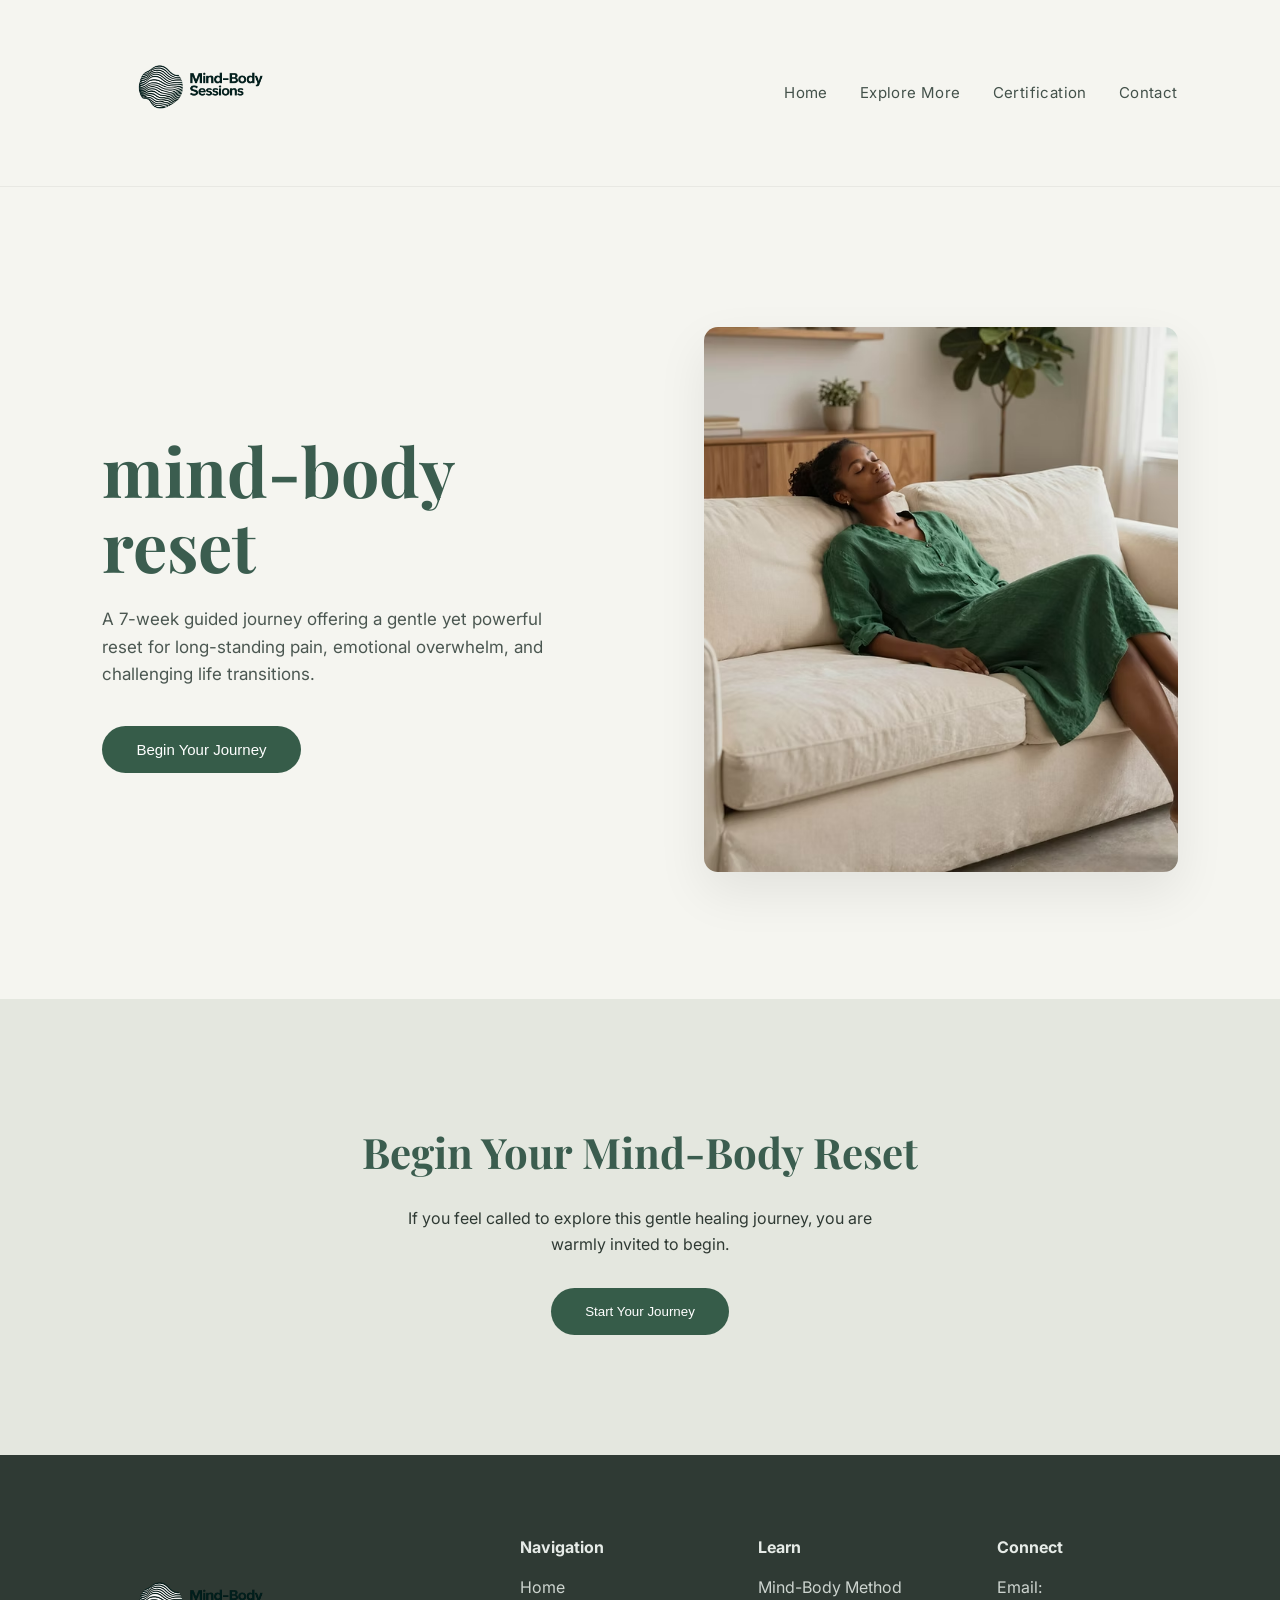
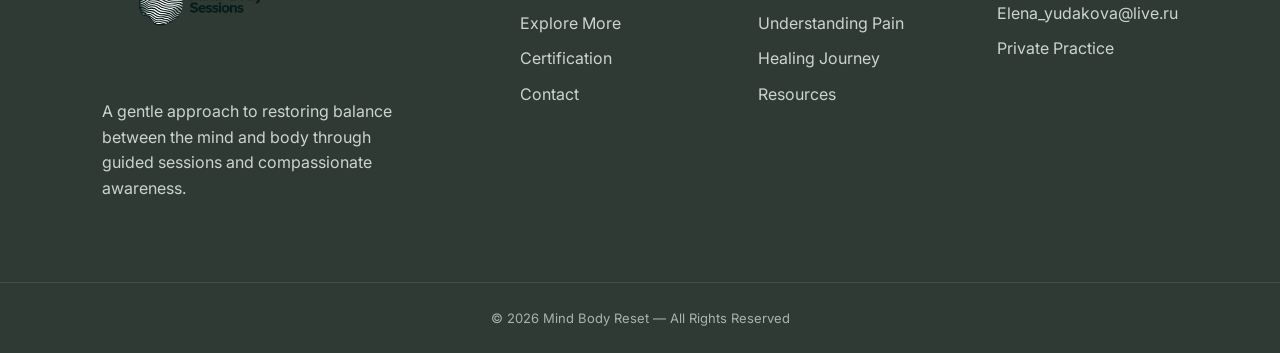
==== index.html @ 9b50c70f "Add files via upload" ====
<!DOCTYPE html>
<html lang="en">
<head>

<meta charset="UTF-8">
<meta name="viewport" content="width=device-width, initial-scale=1.0">

<title>Mind Body Reset</title>

<link rel="stylesheet" href="styles/styles.css">

<link href="https://fonts.googleapis.com/css2?family=Playfair+Display:wght@400;600&family=Inter:wght@300;400;500&display=swap" rel="stylesheet">

</head>

<body>

<header class="navbar">

<div class="logo">
<img src="images/logo.png" alt="Mind Body Logo">
</div>

<div class="menu-toggle">
☰
</div>

<nav>
<a href="#">Home</a>
<a href="#">Explore More</a>
<a href="#">Certification</a>
<a href="#">Contact</a>
</nav>

</header>


<section class="hero">

<div class="hero-text">

<h1>mind-body<br>reset</h1>

<p>
A 7-week guided journey offering a gentle yet powerful reset
for long-standing pain, emotional overwhelm,
and challenging life transitions.
</p>

<button class="primary-btn">Begin Your Journey</button>

</div>

<div class="hero-image">
<img src="images/ai-generated-IMAGE.avif" alt="">
</div>

</section>

<section class="cta">

<div class="cta-content">

<h2>Begin Your Mind-Body Reset</h2>

<p>
If you feel called to explore this gentle healing journey,
you are warmly invited to begin.
</p>

<button class="cta-btn">Start Your Journey</button>

</div>

</section>


<footer class="site-footer">

<div class="footer-container">

<div class="footer-brand">

<img src="images/logo.png" alt="logo">

<p>
A gentle approach to restoring balance between the mind and body
through guided sessions and compassionate awareness.
</p>

</div>


<div class="footer-links">

<h4>Navigation</h4>

<a href="#">Home</a>
<a href="#">Explore More</a>
<a href="#">Certification</a>
<a href="#">Contact</a>

</div>


<div class="footer-links">

<h4>Learn</h4>

<a href="#">Mind-Body Method</a>
<a href="#">Understanding Pain</a>
<a href="#">Healing Journey</a>
<a href="#">Resources</a>

</div>


<div class="footer-contact">

<h4>Connect</h4>

<p>Email: Elena_yudakova@live.ru</p>
<p>Private Practice</p>

</div>

</div>

<div class="footer-bottom">

<p>© 2026 Mind Body Reset — All Rights Reserved</p>

</div>

</footer>

<script src="scripts/scripts.js"></script>

</body>
</html>
---- styles/styles.css ----
*{
margin:0;
padding:0;
box-sizing:border-box;
}

body{

font-family:'Inter', sans-serif;
background:#f5f5f0;
color:#2f3a34;
line-height:1.6;

}


/* NAVBAR */

.navbar{

display:flex;
justify-content:space-between;
align-items:center;

padding:18px 8%;

position:sticky;
top:0;

background:rgba(245,245,240,0.95);
backdrop-filter:blur(8px);

border-bottom:1px solid rgba(0,0,0,0.05);

z-index:1000;

}


/* LOGO */

.logo img{

height:142px;
width:auto;

}

.menu-toggle{

display:none;
font-size:28px;
cursor:pointer;
color:#365c49;

}
/* NAV LINKS */

nav{

display:flex;
gap:32px;

}

nav a{

text-decoration:none;
font-size:15px;

color:#44524b;

letter-spacing:0.4px;

position:relative;

transition:0.25s;

}

nav a::after{

content:"";
position:absolute;
left:0;
bottom:-6px;

width:0%;
height:1px;

background:#365c49;

transition:0.3s;

}

nav a:hover{

color:#365c49;

}

nav a:hover::after{

width:100%;

}


/* HERO */

.hero{

display:grid;
grid-template-columns:1.1fr 1fr;

align-items:center;

gap:80px;

padding:140px 8% 120px 8%;

min-height:80vh;

}

.hero-text h1{

font-family:'Playfair Display', serif;

font-size:68px;

line-height:1.1;

color:#3b5d4f;

margin-bottom:24px;

}

.hero-text p{

max-width:460px;

font-size:17px;

color:#4b5751;

margin-bottom:38px;

}

.hero-image img{

width:100%;
border-radius:14px;

box-shadow:0 20px 50px rgba(0,0,0,0.08);

}



/* BUTTON */

.primary-btn{

padding:15px 34px;

border:none;

background:#365c49;

color:white;

border-radius:40px;

font-size:15px;

cursor:pointer;

transition:0.25s;

}

.primary-btn:hover{

transform:translateY(-2px);

box-shadow:0 10px 25px rgba(0,0,0,0.12);

}



/* CTA */

.cta{

padding:120px 20%;

text-align:center;

background:#e4e7df;

}

.cta h2{

font-family:'Playfair Display', serif;

font-size:42px;

color:#3b5d4f;

margin-bottom:20px;

}

.cta p{

max-width:500px;

margin:auto;

margin-bottom:30px;

}

.cta-btn{

padding:16px 34px;

border:none;

background:#365c49;

color:white;

border-radius:30px;

cursor:pointer;

transition:0.3s;

}

.cta-btn:hover{

transform:translateY(-3px);

box-shadow:0 10px 20px rgba(0,0,0,0.1);

}



/* FOOTER */

.site-footer{

background:#2f3a34;

color:#e6ebe7;

}

.footer-container{

display:grid;

grid-template-columns:2fr 1fr 1fr 1fr;

gap:60px;

padding:80px 8%;

}

.footer-brand img{

height:142px;

margin-bottom:15px;

}

.footer-brand p{

max-width:300px;

color:#cdd4cf;

}

.footer-links h4,
.footer-contact h4{

margin-bottom:15px;

}

.footer-links a{

display:block;

text-decoration:none;

color:#cdd4cf;

margin-bottom:10px;

transition:0.3s;

}

.footer-links a:hover{

color:white;

transform:translateX(4px);

}

.footer-contact p{

color:#cdd4cf;

margin-bottom:10px;

}

.footer-bottom{

border-top:1px solid rgba(255,255,255,0.1);

text-align:center;

padding:25px;

font-size:13px;

color:#aab3ad;

}



/* MOBILE */



@media(max-width:900px){

.menu-toggle{
display:block;
}

nav{

position:absolute;
top:100%;
left:0;

width:100%;

background:#f5f5f0;

flex-direction:column;

align-items:center;

gap:20px;

padding:30px 0;

display:none;

border-bottom:1px solid rgba(0,0,0,0.05);

}

nav.active{
display:flex;
}    

.hero{

grid-template-columns:1fr;

text-align:center;

gap:40px;

}

.hero-text p{

margin:auto;

}

.footer-container{

grid-template-columns:1fr;

gap:40px;

}

}
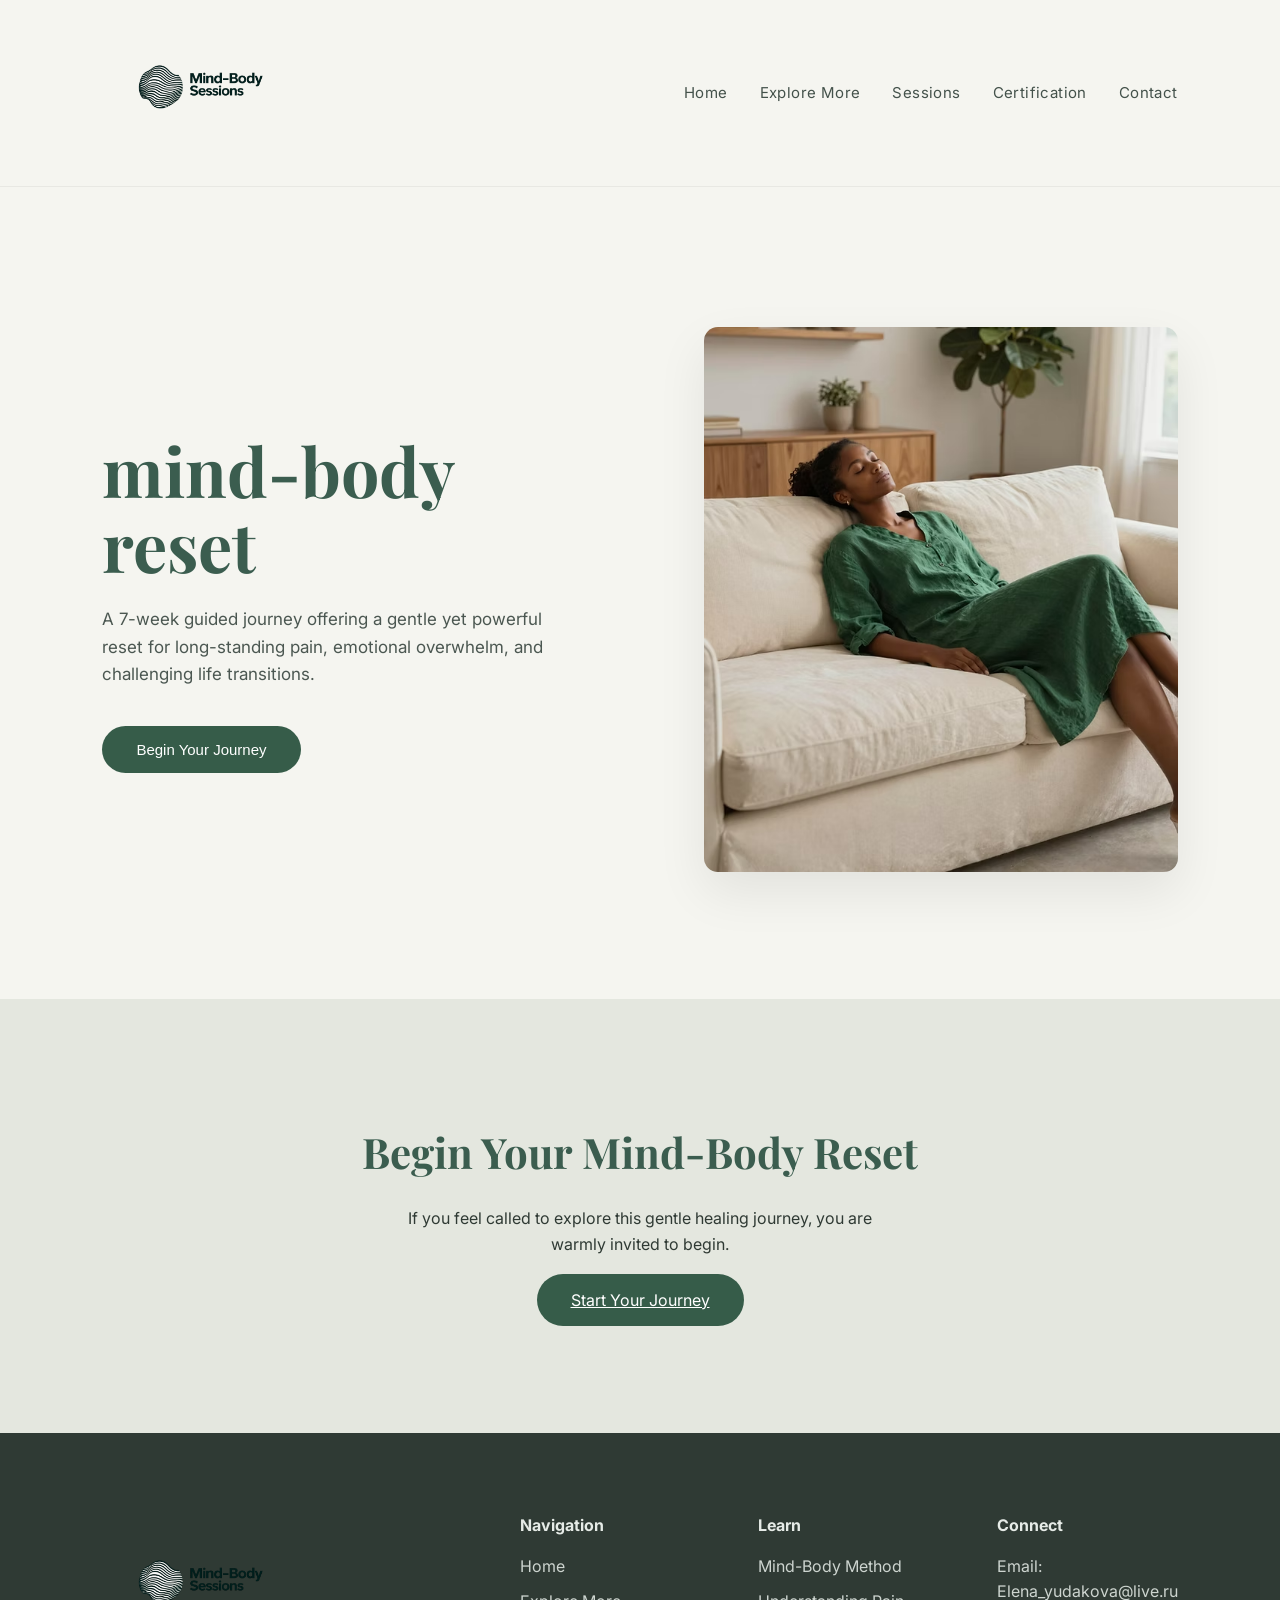
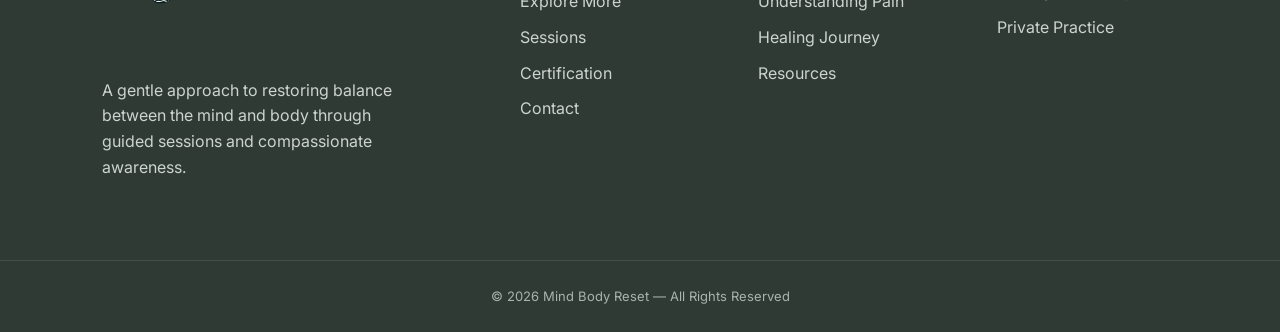
==== commit 811ce92d: "Add files via upload" ====
--- a/index.html
+++ b/index.html
@@ -26,10 +26,11 @@
 </div>
 
 <nav>
-<a href="#">Home</a>
-<a href="#">Explore More</a>
-<a href="#">Certification</a>
-<a href="#">Contact</a>
+<a href="index.html">Home</a>
+<a href="explore.html">Explore More</a>
+<a href="sessions.html">Sessions</a>
+<a href="certificate.html">Certification</a>
+<a href="contact.html">Contact</a>
 </nav>
 
 </header>
@@ -68,7 +69,7 @@
 you are warmly invited to begin.
 </p>
 
-<button class="cta-btn">Start Your Journey</button>
+<a href="contact.html" class="cta-btn">Start Your Journey</a>
 
 </div>
 
@@ -95,10 +96,11 @@
 
 <h4>Navigation</h4>
 
-<a href="#">Home</a>
-<a href="#">Explore More</a>
-<a href="#">Certification</a>
-<a href="#">Contact</a>
+<a href="index.html">Home</a>
+<a href="explore.html">Explore More</a>
+<a href="sessions.html">Sessions</a>
+<a href="certificate.html">Certification</a>
+<a href="contact.html">Contact</a>
 
 </div>
 
@@ -107,10 +109,10 @@
 
 <h4>Learn</h4>
 
-<a href="#">Mind-Body Method</a>
-<a href="#">Understanding Pain</a>
-<a href="#">Healing Journey</a>
-<a href="#">Resources</a>
+<a href="sessions.html">Mind-Body Method</a>
+<a href="sessions.html">Understanding Pain</a>
+<a href="sessions.html">Healing Journey</a>
+<a href="sessions.html">Resources</a>
 
 </div>
 
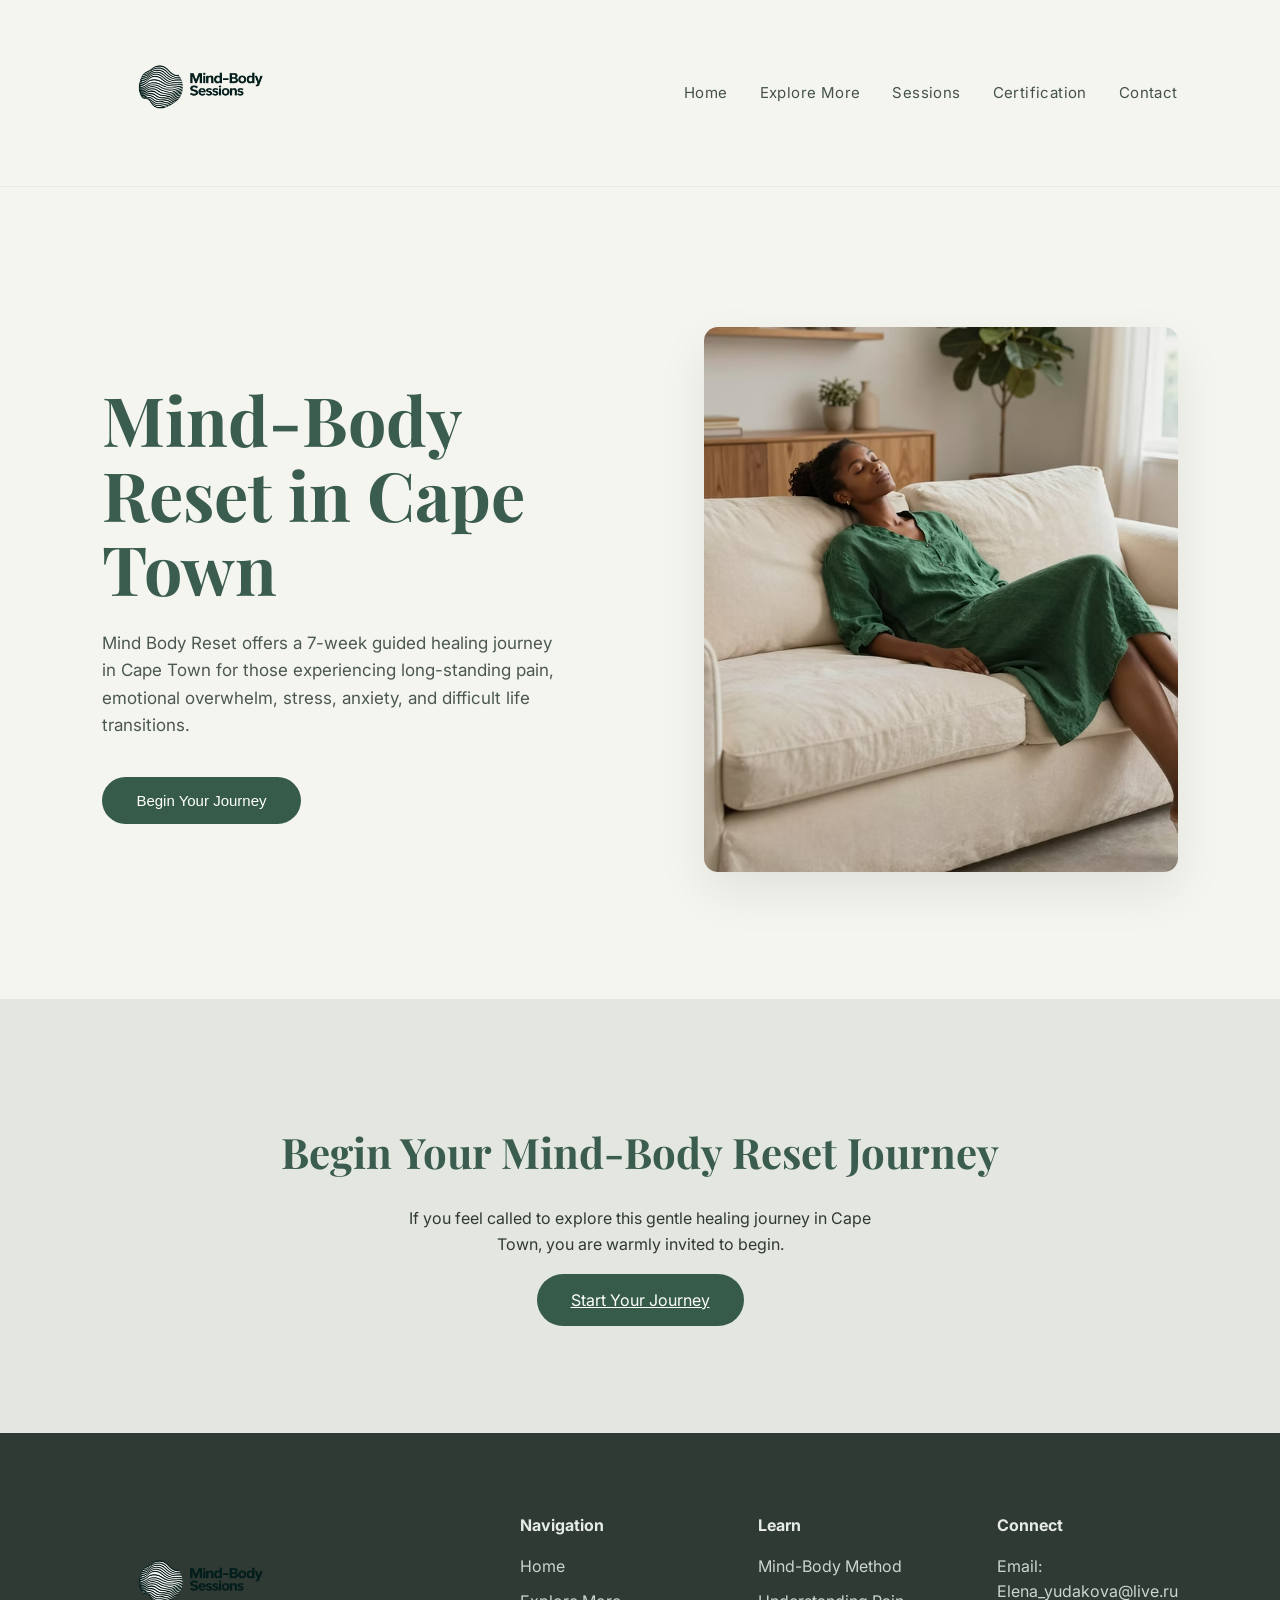
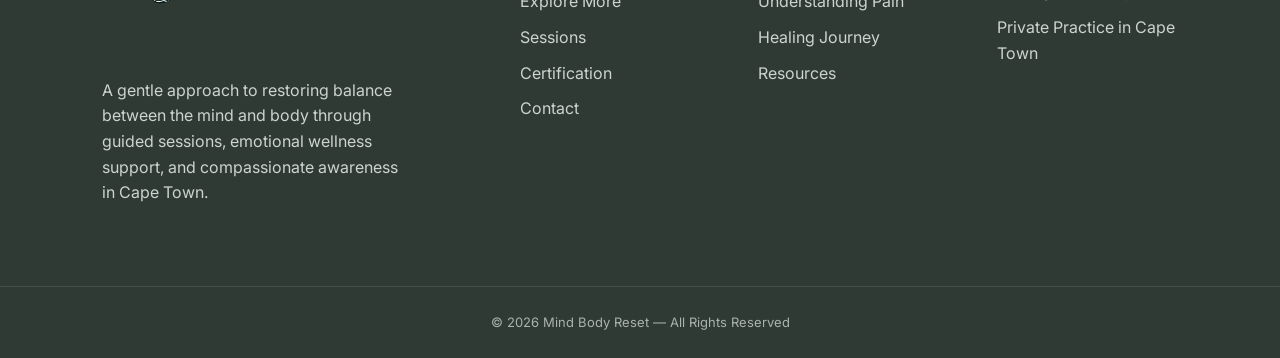
==== commit e2ea272d: "Add files via upload" ====
--- a/index.html
+++ b/index.html
@@ -5,11 +5,54 @@
 <meta charset="UTF-8">
 <meta name="viewport" content="width=device-width, initial-scale=1.0">
 
-<title>Mind Body Reset</title>
+<title>Mind Body Reset | Healing Sessions & Emotional Wellness in Cape Town</title>
+
+<meta name="description" content="Mind Body Reset offers guided healing sessions in Cape Town focused on emotional wellbeing, chronic pain support, stress relief, and life transitions through a gentle 7-week mind-body journey.">
+
+<meta name="keywords" content="Mind Body Reset, Cape Town healing sessions, emotional wellness Cape Town, chronic pain support, stress relief, mind body therapy, guided healing journey, wellness coach Cape Town, trauma support, holistic healing Cape Town">
+
+<meta name="author" content="Mind Body Reset">
+
+<meta name="google-site-verification" content="zNeB-YLh5azu9s9rW7W3dBb0LcEI7KjzdRnE0RMLjlo" />
+
+<meta property="og:title" content="Mind Body Reset | Healing Sessions in Cape Town">
+<meta property="og:description" content="A gentle 7-week guided journey for emotional wellbeing, pain support, and healing in Cape Town.">
+<meta property="og:image" content="https://mindbody-reset.org/images/logo.png">
+<meta property="og:type" content="website">
+<meta property="og:url" content=" https://mindbody-reset.org/">
+
+<meta name="twitter:card" content="summary_large_image">
+<meta name="twitter:title" content="Mind Body Reset | Healing Sessions in Cape Town">
+<meta name="twitter:description" content="A gentle 7-week guided journey for emotional wellbeing, pain support, and healing in Cape Town.">
+<meta name="twitter:image" content="https://yourdomain.com/images/logo.png">
+
+<link rel="icon" type="image/png" sizes="32x32" href="images/favicon.png">
+<link rel="icon" type="image/png" sizes="16x16" href="images/favicon.png">
+<link rel="apple-touch-icon" href="images/favicon.png">
+<link rel="shortcut icon" href="images/favicon.ico">
 
 <link rel="stylesheet" href="styles/styles.css">
 
 <link href="https://fonts.googleapis.com/css2?family=Playfair+Display:wght@400;600&family=Inter:wght@300;400;500&display=swap" rel="stylesheet">
+
+<script type="application/ld+json">
+{
+  "@context": "https://schema.org",
+  "@type": "HealthAndBeautyBusiness",
+  "name": "Mind Body Reset",
+  "image": "https://mindbody-reset.org/images/logo.png",
+  "url": "https://mindbody-reset.org/",
+  "email": "Elena_yudakova@live.ru",
+  "address": {
+    "@type": "PostalAddress",
+    "addressLocality": "Cape Town",
+    "addressRegion": "Western Cape",
+    "addressCountry": "ZA"
+  },
+  "areaServed": "Cape Town",
+  "description": "Mind Body Reset offers emotional wellness and guided healing sessions for stress, pain, and life transitions in Cape Town."
+}
+</script>
 
 </head>
 
@@ -18,7 +61,7 @@
 <header class="navbar">
 
 <div class="logo">
-<img src="images/logo.png" alt="Mind Body Logo">
+<img src="images/logo.png" alt="Mind Body Reset Logo">
 </div>
 
 <div class="menu-toggle">
@@ -35,17 +78,16 @@
 
 </header>
 
-
 <section class="hero">
 
 <div class="hero-text">
 
-<h1>mind-body<br>reset</h1>
+<h1>Mind-Body Reset in Cape Town</h1>
 
 <p>
-A 7-week guided journey offering a gentle yet powerful reset
-for long-standing pain, emotional overwhelm,
-and challenging life transitions.
+Mind Body Reset offers a 7-week guided healing journey in Cape Town
+for those experiencing long-standing pain, emotional overwhelm,
+stress, anxiety, and difficult life transitions.
 </p>
 
 <button class="primary-btn">Begin Your Journey</button>
@@ -53,7 +95,7 @@
 </div>
 
 <div class="hero-image">
-<img src="images/ai-generated-IMAGE.avif" alt="">
+<img src="images/ai-generated-IMAGE.avif" alt="Mind Body Reset healing journey in Cape Town">
 </div>
 
 </section>
@@ -62,10 +104,10 @@
 
 <div class="cta-content">
 
-<h2>Begin Your Mind-Body Reset</h2>
+<h2>Begin Your Mind-Body Reset Journey</h2>
 
 <p>
-If you feel called to explore this gentle healing journey,
+If you feel called to explore this gentle healing journey in Cape Town,
 you are warmly invited to begin.
 </p>
 
@@ -75,22 +117,21 @@
 
 </section>
 
-
 <footer class="site-footer">
 
 <div class="footer-container">
 
 <div class="footer-brand">
 
-<img src="images/logo.png" alt="logo">
+<img src="images/logo.png" alt="Mind Body Reset Logo">
 
 <p>
 A gentle approach to restoring balance between the mind and body
-through guided sessions and compassionate awareness.
+through guided sessions, emotional wellness support,
+and compassionate awareness in Cape Town.
 </p>
 
 </div>
-
 
 <div class="footer-links">
 
@@ -104,7 +145,6 @@
 
 </div>
 
-
 <div class="footer-links">
 
 <h4>Learn</h4>
@@ -116,13 +156,12 @@
 
 </div>
 
-
 <div class="footer-contact">
 
 <h4>Connect</h4>
 
 <p>Email: Elena_yudakova@live.ru</p>
-<p>Private Practice</p>
+<p>Private Practice in Cape Town</p>
 
 </div>
 
